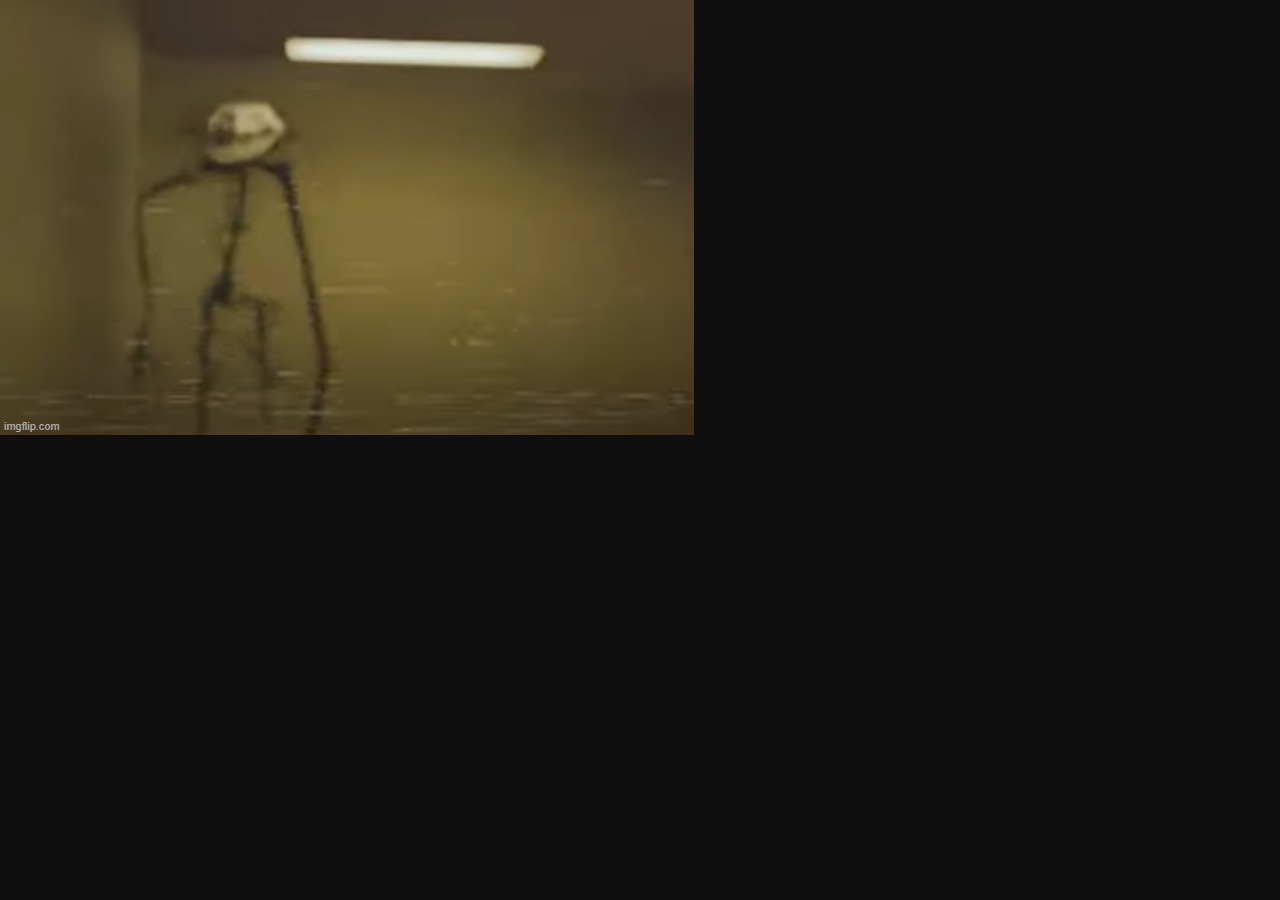
==== index.html @ 88e1a9fb "messing with site name" ====
<!DOCTYPE html>
<html lang="en">
<head>
  <meta charset="UTF-8" />
  <meta name="viewport" content="width=device-width, initial-scale=1.0" />
  <title>Jayden's Dashboard</title>
  <link rel="preconnect" href="https://fonts.googleapis.com" />
  <link rel="preconnect" href="https://fonts.gstatic.com" crossorigin />
  <link href="https://fonts.googleapis.com/css2?family=Inter:wght@400;600;700&display=swap" rel="stylesheet" />
  <link rel="stylesheet" href="style.css" />
</head>
<body>
  <img src="assets/temp.jpg">
  <!--<nav>
    <a href="#home" class="logo">jf</a>
    <ul>
      <li><a href="#home">Home</a></li>
      <li><a href="#projects">Projects</a></li>
      <li><a href="#resume">Resume</a></li>
    </ul>
  </nav>
  <main>
    <section id="home">
      <div class="hero">
        <h1>Hello!</h1>
        <p>More coming soon!</p>
      </div>
    </section>

    <section id="projects">
      <h2>Projects</h2>
      <div class="card">
        <h3>Project Name</h3>
        <p>A short description of what this project does and why it's interesting.</p>
        <div class="meta"><a href="#">GitHub &rarr;</a></div>
      </div>
    </section>

    <section id="resume">
      <h2>Experience</h2>
      <div class="card">
        <h3>Job Title &mdash; Company</h3>
        <p>What you did here.</p>
        <div class="meta">2024 &ndash; Present</div>
      </div>

      <h2 style="margin-top: 3rem;">Education</h2>
      <div class="card">
        <h3>Degree &mdash; School</h3>
        <p>Field of study.</p>
        <div class="meta">2020 &ndash; 2024</div>
      </div>
    </section>
  </main>

  <footer>
    &copy; 2026 jaydenferrara.com
  </footer>

  <script>
    const sections = document.querySelectorAll('section[id]');
    const navLinks = document.querySelectorAll('nav ul a');

    const observer = new IntersectionObserver(entries => {
      entries.forEach(entry => {
        if (entry.isIntersecting) {
          navLinks.forEach(link => link.classList.remove('active'));
          const active = document.querySelector(`nav ul a[href="#${entry.target.id}"]`);
          if (active) active.classList.add('active');
        }
      });
    }, { rootMargin: '-40% 0px -55% 0px' });
    sections.forEach(s => observer.observe(s));
  </script> -->
  <!--this is all music thatll probably get deleted-->
  <audio id="music" preload="auto" loop>
    <source src="assets/rock.mp3" type="audio/mp3" />
  </audio>
  <script>
    const music = document.getElementById('music');
    const startMusic = () => {
      music.play();
      document.removeEventListener('click', startMusic);
      document.removeEventListener('keydown', startMusic);
    };
    document.addEventListener('click', startMusic);
    document.addEventListener('keydown', startMusic);
  </script>
</body>
</html>
---- style.css ----
*, *::before, *::after {
  box-sizing: border-box;
  margin: 0;
  padding: 0;
}

:root {
  --bg: #0f0f0f;
  --surface: #1a1a1a;
  --border: #2a2a2a;
  --text: #e8e8e8;
  --muted: #888;
  --accent: #7c9ef5;
  --font: 'Inter', system-ui, sans-serif;
}
html {
  scroll-behavior: smooth;
}

body {
  background: var(--bg);
  color: var(--text);
  font-family: var(--font);
  font-size: 1rem;
  line-height: 1.6;
  min-height: 100vh;
}

a {
  color: var(--accent);
  text-decoration: none;
}

a:hover {
  text-decoration: underline;
}

/* Nav */
nav {
  display: flex;
  justify-content: space-between;
  align-items: center;
  padding: 1.25rem 2rem;
  border-bottom: 1px solid var(--border);
  position: sticky;
  top: 0;
  background: var(--bg);
  z-index: 10;
}

nav .logo {
  font-weight: 600;
  color: var(--text);
  font-size: 1.1rem;
  text-decoration: none;
}

nav ul {
  list-style: none;
  display: flex;
  gap: 2rem;
}

nav ul a {
  color: var(--muted);
  font-size: 0.95rem;
  transition: color 0.15s;
}

nav ul a:hover,
nav ul a.active {
  color: var(--text);
  text-decoration: none;
}

/* Main content */
main {
  max-width: 860px;
  margin: 0 auto;
  padding: 4rem 2rem;
}

/* Hero */
.hero {
  padding: 6rem 0 4rem;
}

.hero h1 {
  font-size: clamp(2.5rem, 6vw, 4rem);
  font-weight: 700;
  letter-spacing: -0.02em;
  line-height: 1.1;
  margin-bottom: 1rem;
}

.hero p {
  color: var(--muted);
  font-size: 1.1rem;
  max-width: 540px;
}

/* Section */
section {
  margin-top: 5rem;
  scroll-margin-top: 5rem;
}

section h2 {
  font-size: 1.3rem;
  font-weight: 600;
  margin-bottom: 1.5rem;
  color: var(--muted);
  text-transform: uppercase;
  letter-spacing: 0.08em;
  font-size: 0.8rem;
}

/* Cards */
.card {
  background: var(--surface);
  border: 1px solid var(--border);
  border-radius: 8px;
  padding: 1.5rem;
  margin-bottom: 1rem;
}

.card h3 {
  font-size: 1rem;
  font-weight: 600;
  margin-bottom: 0.25rem;
}

.card p {
  color: var(--muted);
  font-size: 0.9rem;
}

.card .meta {
  font-size: 0.8rem;
  color: var(--accent);
  margin-top: 0.75rem;
}

/* Footer */
footer {
  border-top: 1px solid var(--border);
  text-align: center;
  padding: 2rem;
  color: var(--muted);
  font-size: 0.85rem;
  margin-top: 6rem;
}
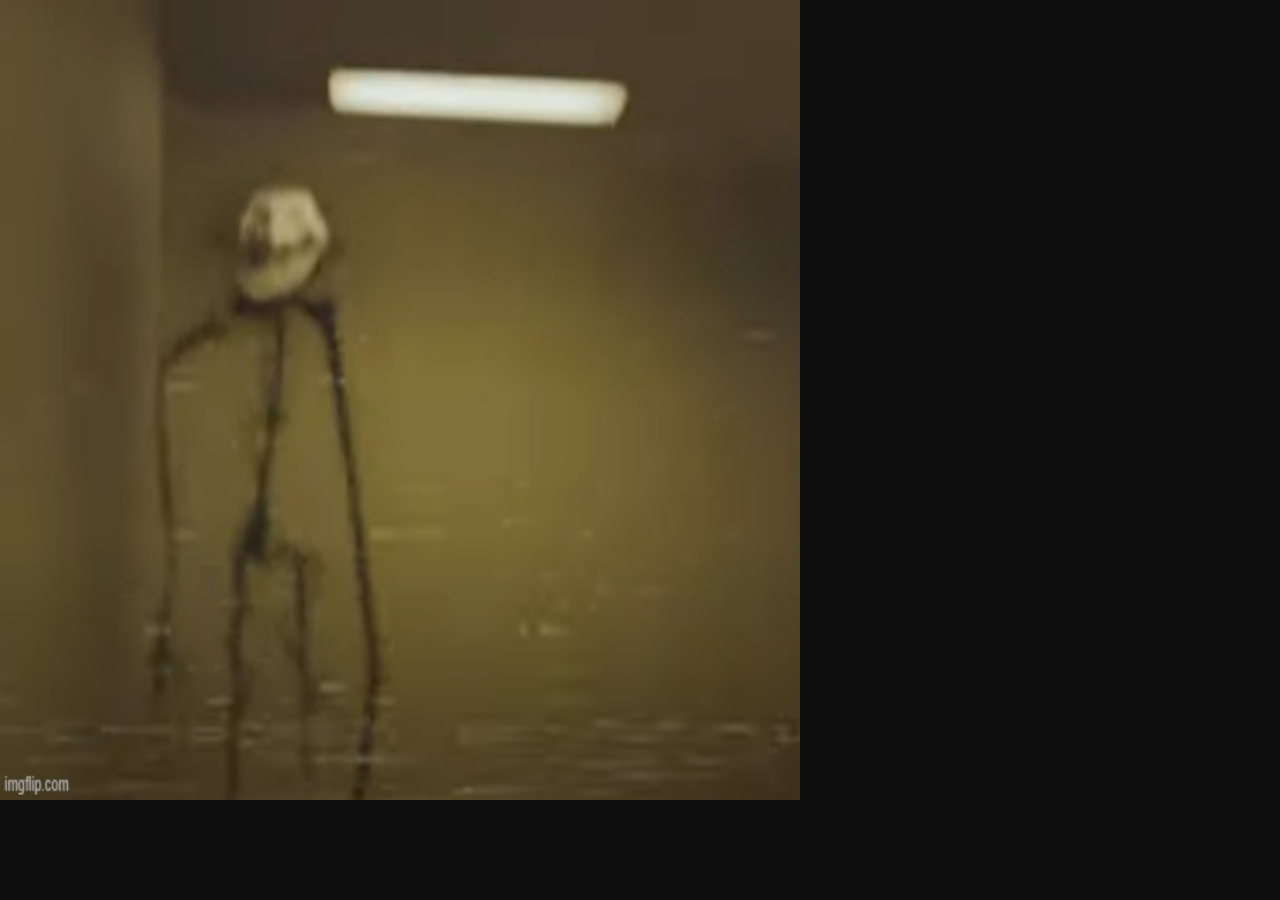
==== commit e13e2be9: "messing around" ====
--- a/index.html
+++ b/index.html
@@ -10,7 +10,7 @@
   <link rel="stylesheet" href="style.css" />
 </head>
 <body>
-  <img src="assets/temp.jpg">
+  <img src="assets/temp.jpg" width="800" height="800" alt="" />
   <!--<nav>
     <a href="#home" class="logo">jf</a>
     <ul>
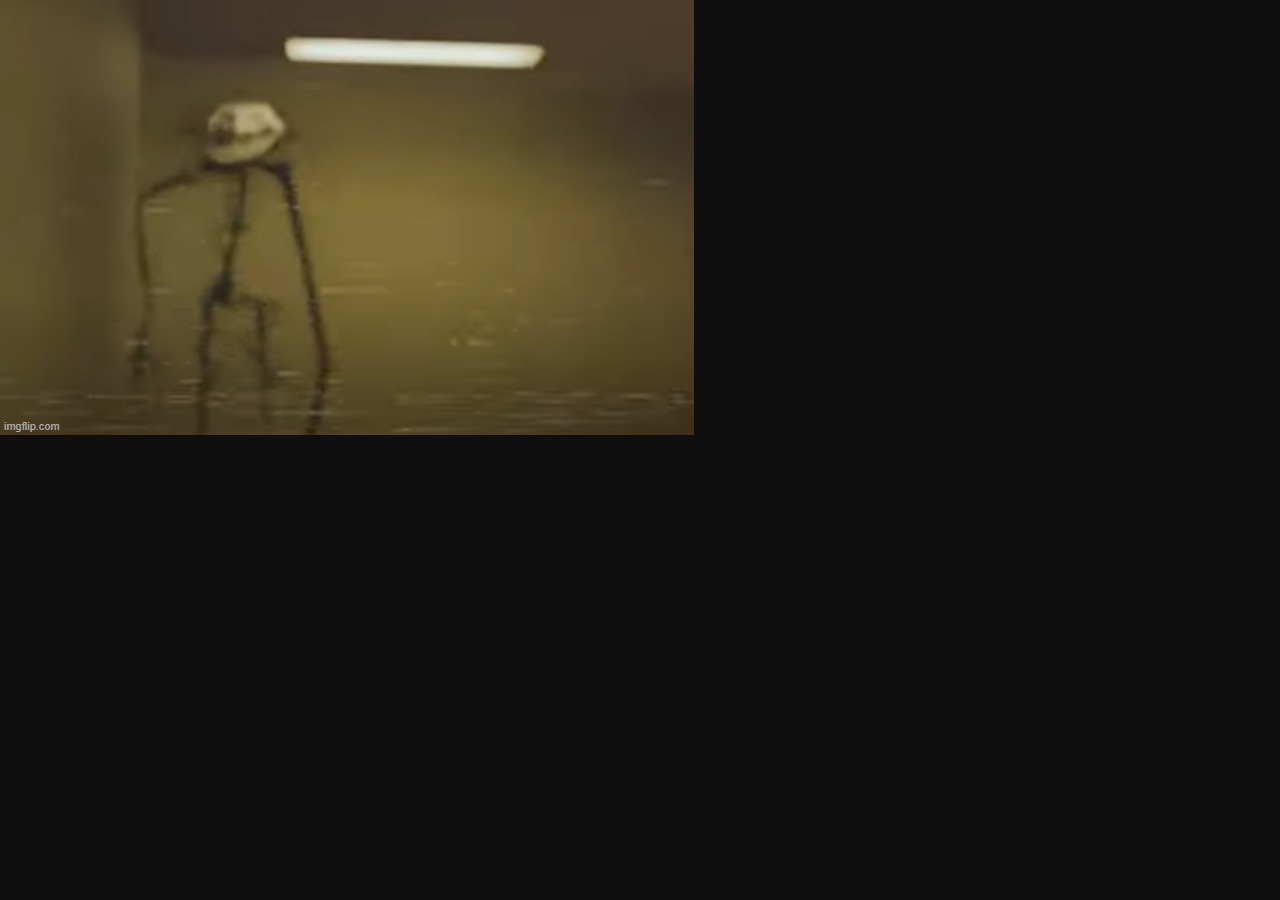
==== commit 990ba294: "messing around" ====
--- a/index.html
+++ b/index.html
@@ -10,7 +10,7 @@
   <link rel="stylesheet" href="style.css" />
 </head>
 <body>
-  <img src="assets/temp.jpg" width="800" height="800" alt="" />
+  <img src="assets/temp.jpg">
   <!--<nav>
     <a href="#home" class="logo">jf</a>
     <ul>
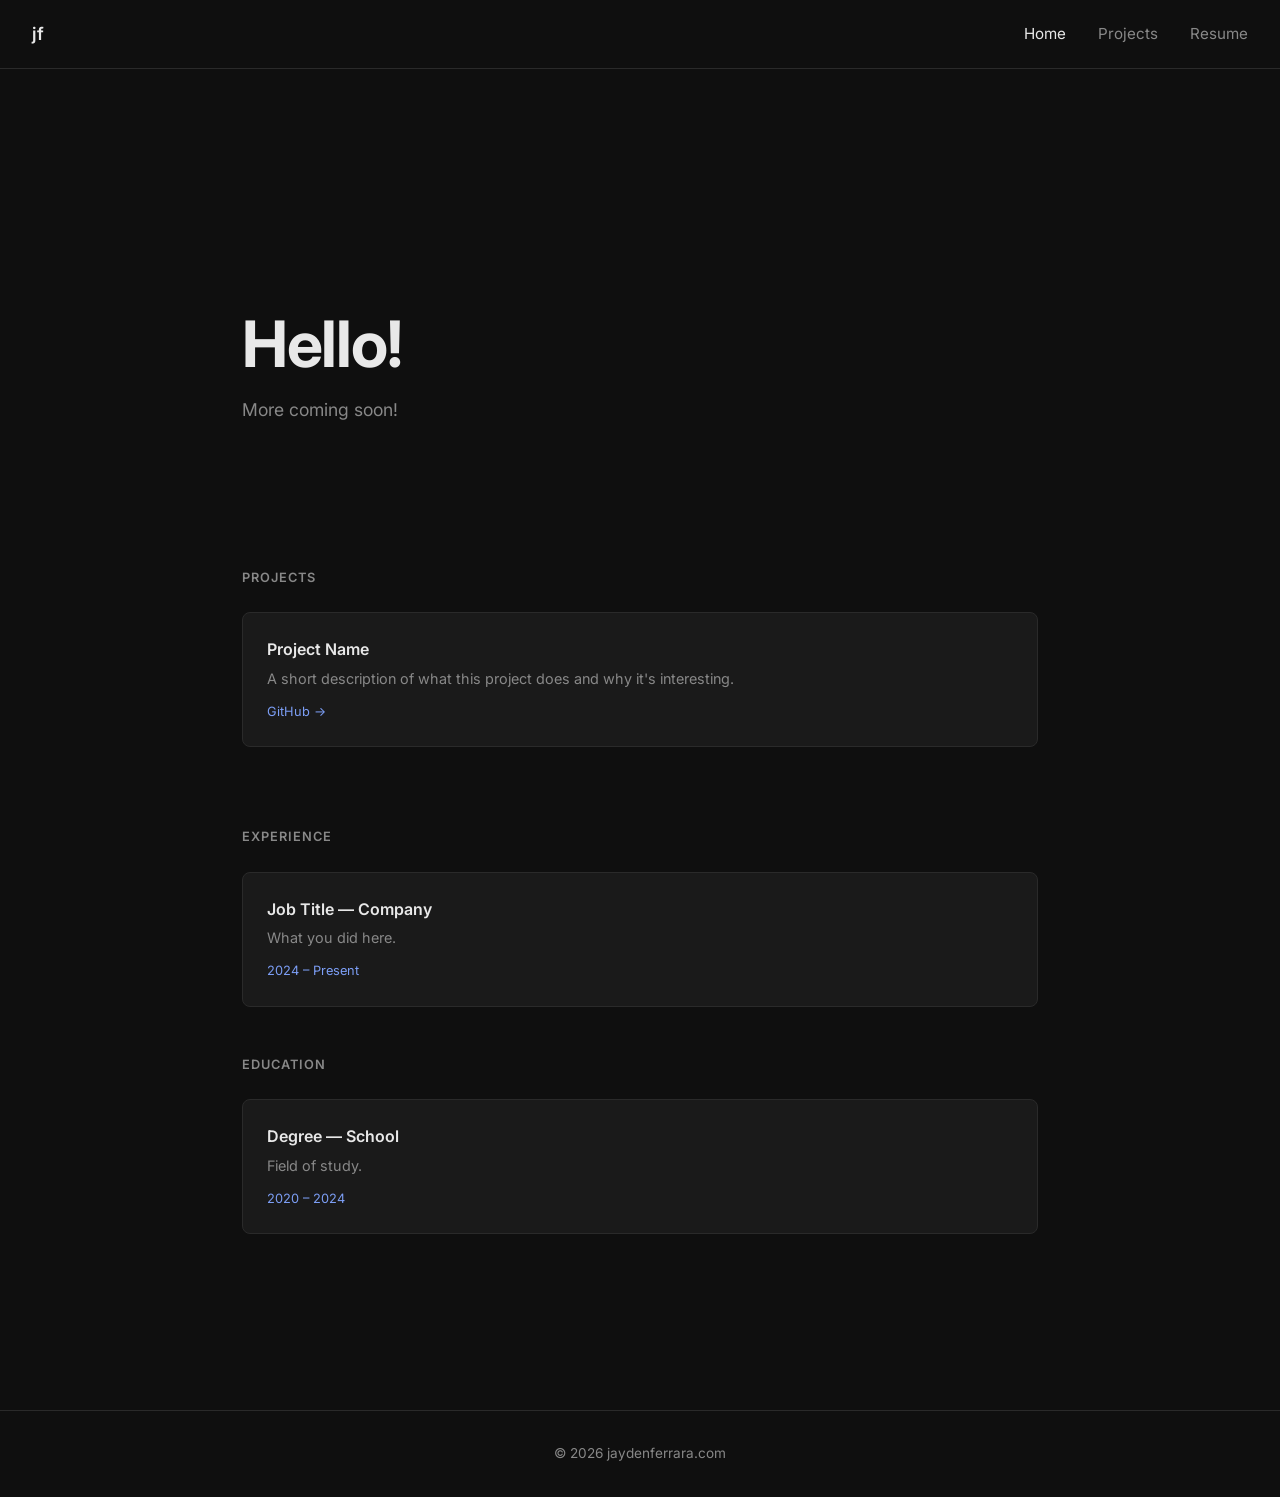
==== commit f6c43eda: "Added support for sister location" ====
--- a/index.html
+++ b/index.html
@@ -10,8 +10,7 @@
   <link rel="stylesheet" href="style.css" />
 </head>
 <body>
-  <img src="assets/temp.jpg">
-  <!--<nav>
+  <nav>
     <a href="#home" class="logo">jf</a>
     <ul>
       <li><a href="#home">Home</a></li>
@@ -71,10 +70,10 @@
       });
     }, { rootMargin: '-40% 0px -55% 0px' });
     sections.forEach(s => observer.observe(s));
-  </script> -->
+  </script>
   <!--this is all music thatll probably get deleted-->
   <audio id="music" preload="auto" loop>
-    <source src="assets/rock.mp3" type="audio/mp3" />
+    <source src="assets/calloway/rock.mp3" type="audio/mp3" />
   </audio>
   <script>
     const music = document.getElementById('music');
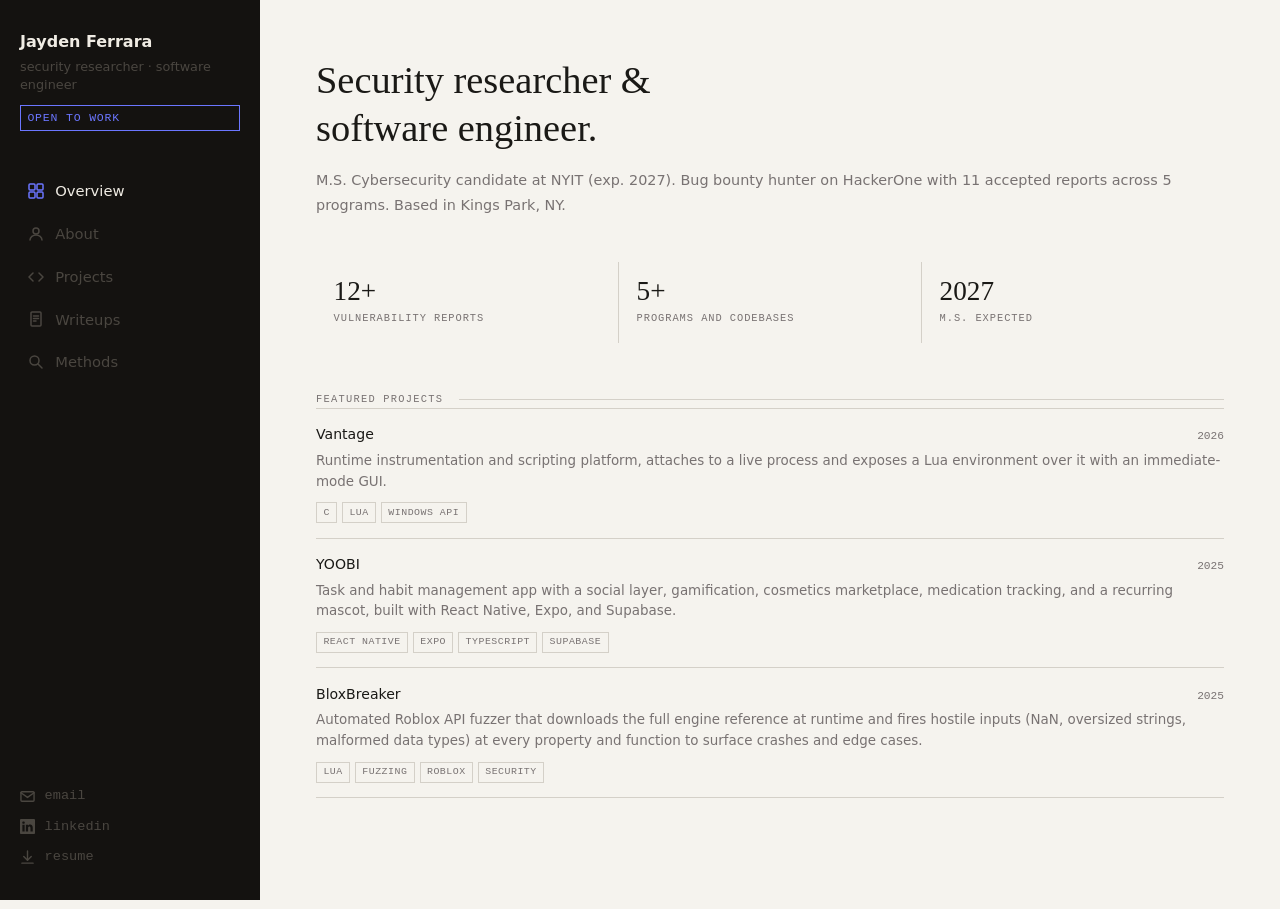
==== commit 8f300629: "V1 Release of portfolio site, featuring finished design, actual content and some pictures for the co" ====
--- a/index.html
+++ b/index.html
@@ -3,87 +3,328 @@
 <head>
   <meta charset="UTF-8" />
   <meta name="viewport" content="width=device-width, initial-scale=1.0" />
-  <title>Jayden's Dashboard</title>
-  <link rel="preconnect" href="https://fonts.googleapis.com" />
-  <link rel="preconnect" href="https://fonts.gstatic.com" crossorigin />
-  <link href="https://fonts.googleapis.com/css2?family=Inter:wght@400;600;700&display=swap" rel="stylesheet" />
+  <title>Jayden Ferrara</title>
+  <meta name="description" content="Security researcher and software engineer. M.S. Cybersecurity candidate at NYIT, bug bounty hunter with 11 accepted reports, and builder of security tools and applications." />
+  <link rel="icon" href="favicon.ico" />
   <link rel="stylesheet" href="style.css" />
 </head>
 <body>
-  <nav>
-    <a href="#home" class="logo">jf</a>
-    <ul>
-      <li><a href="#home">Home</a></li>
-      <li><a href="#projects">Projects</a></li>
-      <li><a href="#resume">Resume</a></li>
-    </ul>
-  </nav>
-  <main>
-    <section id="home">
-      <div class="hero">
-        <h1>Hello!</h1>
-        <p>More coming soon!</p>
-      </div>
-    </section>
-
-    <section id="projects">
-      <h2>Projects</h2>
-      <div class="card">
-        <h3>Project Name</h3>
-        <p>A short description of what this project does and why it's interesting.</p>
-        <div class="meta"><a href="#">GitHub &rarr;</a></div>
-      </div>
-    </section>
-
-    <section id="resume">
-      <h2>Experience</h2>
-      <div class="card">
-        <h3>Job Title &mdash; Company</h3>
-        <p>What you did here.</p>
-        <div class="meta">2024 &ndash; Present</div>
-      </div>
-
-      <h2 style="margin-top: 3rem;">Education</h2>
-      <div class="card">
-        <h3>Degree &mdash; School</h3>
-        <p>Field of study.</p>
-        <div class="meta">2020 &ndash; 2024</div>
-      </div>
-    </section>
+
+  <aside class="sidebar">
+    <div class="sidebar-top">
+      <div class="sidebar-identity">
+        <p class="sidebar-name">Jayden Ferrara</p>
+        <p class="sidebar-role">security researcher · software engineer</p>
+        <span class="badge-open">open to work</span>
+      </div>
+
+      <nav class="sidebar-nav">
+        <a href="#" class="nav-item active" data-view="overview">
+          <svg class="nav-icon" viewBox="0 0 16 16" fill="none" stroke="currentColor" stroke-width="1.5" stroke-linecap="round" stroke-linejoin="round">
+            <rect x="1" y="1" width="6" height="6" rx="1"/><rect x="9" y="1" width="6" height="6" rx="1"/>
+            <rect x="1" y="9" width="6" height="6" rx="1"/><rect x="9" y="9" width="6" height="6" rx="1"/>
+          </svg>
+          Overview
+        </a>
+        <a href="#" class="nav-item" data-view="about">
+          <svg class="nav-icon" viewBox="0 0 16 16" fill="none" stroke="currentColor" stroke-width="1.5" stroke-linecap="round" stroke-linejoin="round">
+            <circle cx="8" cy="5" r="3"/><path d="M2,14 C2,11 5,9 8,9 C11,9 14,11 14,14"/>
+          </svg>
+          About
+        </a>
+        <a href="#" class="nav-item" data-view="projects">
+          <svg class="nav-icon" viewBox="0 0 16 16" fill="none" stroke="currentColor" stroke-width="1.5" stroke-linecap="round" stroke-linejoin="round">
+            <polyline points="5,4 1,8 5,12"/><polyline points="11,4 15,8 11,12"/>
+          </svg>
+          Projects
+        </a>
+        <a href="#" class="nav-item" data-view="writeups">
+          <svg class="nav-icon" viewBox="0 0 16 16" fill="none" stroke="currentColor" stroke-width="1.5" stroke-linecap="round" stroke-linejoin="round">
+            <path d="M12,1 L4,1 C3.45,1 3,1.45 3,2 L3,14 C3,14.55 3.45,15 4,15 L12,15 C12.55,15 13,14.55 13,14 L13,2 C13,1.45 12.55,1 12,1 Z"/>
+            <line x1="5.5" y1="5" x2="10.5" y2="5"/><line x1="5.5" y1="7.5" x2="10.5" y2="7.5"/><line x1="5.5" y1="10" x2="8" y2="10"/>
+          </svg>
+          Writeups
+        </a>
+        <a href="#" class="nav-item" data-view="methods">
+          <svg class="nav-icon" viewBox="0 0 16 16" fill="none" stroke="currentColor" stroke-width="1.5" stroke-linecap="round" stroke-linejoin="round">
+            <circle cx="6.5" cy="6.5" r="4.5"/><line x1="10" y1="10" x2="14" y2="14"/>
+          </svg>
+          Methods
+        </a>
+      </nav>
+    </div>
+
+    <div class="sidebar-contact">
+      <a href="mailto:ferrarajayden@outlook.com" class="contact-link">
+        <svg viewBox="0 0 16 16" fill="none" stroke="currentColor" stroke-width="1.5" stroke-linecap="round" stroke-linejoin="round">
+          <rect x="1" y="3" width="14" height="10" rx="1"/><polyline points="1,4 8,9 15,4"/>
+        </svg>
+        email
+      </a>
+      <a href="https://linkedin.com/in/jayden-ferrara" target="_blank" rel="noopener" class="contact-link">
+        <svg viewBox="0 0 16 16" fill="currentColor">
+          <path d="M0 1.146C0 .513.526 0 1.175 0h13.65C15.474 0 16 .513 16 1.146v13.708c0 .633-.526 1.146-1.175 1.146H1.175C.526 16 0 15.487 0 14.854V1.146zm4.943 12.248V6.169H2.542v7.225h2.401zm-1.2-8.212c.837 0 1.358-.554 1.358-1.248-.015-.709-.52-1.248-1.342-1.248-.822 0-1.359.54-1.359 1.248 0 .694.521 1.248 1.327 1.248h.016zm4.908 8.212V9.359c0-.216.016-.432.08-.586.173-.431.568-.878 1.232-.878.869 0 1.216.662 1.216 1.634v3.865h2.401V9.25c0-2.22-1.184-3.252-2.764-3.252-1.274 0-1.845.7-2.165 1.193v.025h-.016a5.54 5.54 0 0 1 .016-.025V6.169h-2.4c.03.678 0 7.225 0 7.225h2.4z"/>
+        </svg>
+        linkedin
+      </a>
+      <a href="/assets/main/resume.pdf" download class="contact-link">
+        <svg viewBox="0 0 16 16" fill="none" stroke="currentColor" stroke-width="1.5" stroke-linecap="round" stroke-linejoin="round">
+          <line x1="8" y1="1" x2="8" y2="11"/><polyline points="4,7 8,11 12,7"/><line x1="2" y1="14" x2="14" y2="14"/>
+        </svg>
+        resume
+      </a>
+    </div>
+  </aside>
+
+  <header class="mobile-header">
+    <p class="mobile-name">Jayden Ferrara</p>
+    <nav class="mobile-nav">
+      <a href="#" class="mobile-nav-item active" data-view="overview">Overview</a>
+      <a href="#" class="mobile-nav-item" data-view="about">About</a>
+      <a href="#" class="mobile-nav-item" data-view="projects">Projects</a>
+      <a href="#" class="mobile-nav-item" data-view="writeups">Writeups</a>
+      <a href="#" class="mobile-nav-item" data-view="methods">Methods</a>
+    </nav>
+  </header>
+
+  <main class="content">
+
+    <div id="view-overview" class="view active">
+      <h1 class="page-headline">Security researcher &amp;<br>software engineer.</h1>
+      <p class="page-bio">M.S. Cybersecurity candidate at NYIT (exp. 2027). Bug bounty hunter on HackerOne with 11 accepted reports across 5 programs. Based in Kings Park, NY.</p>
+
+      <div class="stat-row">
+        <div class="stat-card">
+          <span class="stat-value">12+</span>
+          <span class="stat-label">Vulnerability reports</span>
+        </div>
+        <div class="stat-card">
+          <span class="stat-value">5+</span>
+          <span class="stat-label">programs and codebases</span>
+        </div>
+        <div class="stat-card">
+          <span class="stat-value">2027</span>
+          <span class="stat-label">M.S. expected</span>
+        </div>
+      </div>
+
+      <div class="section-label">FEATURED PROJECTS</div>
+      <div class="card-list">
+        <div class="project-card">
+          <div class="project-header">
+            <a href="projects/vantage.html" class="project-name">Vantage</a>
+            <span class="project-year">2026</span>
+          </div>
+          <p class="project-desc">Runtime instrumentation and scripting platform, attaches to a live process and exposes a Lua environment over it with an immediate-mode GUI.</p>
+          <div class="tag-list">
+            <span class="tag">C</span>
+            <span class="tag">lua</span>
+            <span class="tag">windows api</span>
+          </div>
+        </div>
+        <div class="project-card">
+          <div class="project-header">
+            <a href="projects/yoobi.html" class="project-name">YOOBI</a>
+            <span class="project-year">2025</span>
+          </div>
+          <p class="project-desc">Task and habit management app with a social layer, gamification, cosmetics marketplace, medication tracking, and a recurring mascot, built with React Native, Expo, and Supabase.</p>
+          <div class="tag-list">
+            <span class="tag">react native</span>
+            <span class="tag">expo</span>
+            <span class="tag">typescript</span>
+            <span class="tag">supabase</span>
+          </div>
+        </div>
+        <div class="project-card">
+          <div class="project-header">
+            <a href="projects/bloxbreaker.html" class="project-name">BloxBreaker</a>
+            <span class="project-year">2025</span>
+          </div>
+          <p class="project-desc">Automated Roblox API fuzzer that downloads the full engine reference at runtime and fires hostile inputs (NaN, oversized strings, malformed data types) at every property and function to surface crashes and edge cases.</p>
+          <div class="tag-list">
+            <span class="tag">lua</span>
+            <span class="tag">fuzzing</span>
+            <span class="tag">roblox</span>
+            <span class="tag">security</span>
+          </div>
+        </div>
+      </div>
+    </div>
+
+    <div id="view-methods" class="view">
+      <div class="section-label">ARTICLES</div>
+      <div class="card-list">
+        <div class="project-card">
+          <div class="project-header">
+            <a href="research/fuzzing.html" class="project-name">Fuzzing as a vulnerability discovery technique</a>
+            <span class="project-year">2026</span>
+          </div>
+          <p class="project-desc">How automated input fuzzing surfaces crashes and unexpected behavior across both open-source codebases and custom runtime environments.</p>
+          <div class="tag-list">
+            <span class="tag">fuzzing</span>
+            <span class="tag">methodology</span>
+            <span class="tag">security</span>
+          </div>
+        </div>
+      </div>
+    </div>
+
+    <div id="view-projects" class="view">
+      <div class="section-label">PROJECTS</div>
+      <div class="card-list">
+        <div class="project-card">
+          <div class="project-header">
+            <a href="projects/vantage.html" class="project-name">Vantage</a>
+            <span class="project-year">2026</span>
+          </div>
+          <p class="project-desc">Runtime instrumentation and scripting platform, attaches to a live process, exposes a Lua scripting environment over it, and ships an immediate-mode GUI with a script editor and offset diffing view.</p>
+          <div class="tag-list">
+            <span class="tag">C</span>
+            <span class="tag">lua</span>
+            <span class="tag">windows api</span>
+          </div>
+        </div>
+        <div class="project-card">
+          <div class="project-header">
+            <a href="projects/conduit.html" class="project-name">Conduit</a>
+            <span class="project-year">2023</span>
+          </div>
+          <p class="project-desc">Minecraft Forge mod that intercepts, inspects, and replays outgoing serverbound packets via a Mixin hook into the network layer.</p>
+          <div class="tag-list">
+            <span class="tag">java</span>
+            <span class="tag">packets</span>
+            <span class="tag">forge</span>
+            <span class="tag">minecraft</span>
+          </div>
+        </div>
+        <div class="project-card">
+          <div class="project-header">
+            <a href="projects/bouncyballs.html" class="project-name">ball physics sim</a>
+            <span class="project-year">2026</span>
+          </div>
+          <p class="project-desc">2D physics sandbox with impulse-based ball collisions, rigid blocks, per-frame gravity and drag, and interactive spawning, written in C++ with OpenGL and GLFW.</p>
+          <div class="tag-list">
+            <span class="tag">c++</span>
+            <span class="tag">opengl</span>
+            <span class="tag">glfw</span>
+            <span class="tag">physics</span>
+          </div>
+        </div>
+        <div class="project-card">
+          <div class="project-header">
+            <a href="projects/yoobi.html" class="project-name">YOOBI</a>
+            <span class="project-year">2025</span>
+          </div>
+          <p class="project-desc">Task and habit management app with a social layer, gamification, cosmetics marketplace, medication tracking, and a recurring mascot, built with React Native, Expo, and Supabase.</p>
+          <div class="tag-list">
+            <span class="tag">react native</span>
+            <span class="tag">expo</span>
+            <span class="tag">typescript</span>
+            <span class="tag">supabase</span>
+          </div>
+        </div>
+        <div class="project-card">
+          <div class="project-header">
+            <a href="projects/portfolio.html" class="project-name">this site!</a>
+            <span class="project-year">2026</span>
+          </div>
+          <p class="project-desc">Static portfolio with no frameworks or build step. Navigation is SPA-style via view toggling, and detail pages load inline by fetching and parsing the target HTML so the sidebar never leaves.</p>
+          <div class="tag-list">
+            <span class="tag">html</span>
+            <span class="tag">css</span>
+            <span class="tag">js</span>
+          </div>
+        </div>
+        <div class="project-card">
+          <div class="project-header">
+            <a href="projects/bloxbreaker.html" class="project-name">BloxBreaker</a>
+            <span class="project-year">2025</span>
+          </div>
+          <p class="project-desc">Automated Roblox API fuzzer that downloads the full engine reference at runtime and fires hostile inputs (NaN, oversized strings, malformed data types) at every property and function to surface crashes and edge cases.</p>
+          <div class="tag-list">
+            <span class="tag">lua</span>
+            <span class="tag">fuzzing</span>
+            <span class="tag">roblox</span>
+            <span class="tag">security</span>
+          </div>
+        </div>
+      </div>
+    </div>
+
+    <div id="view-writeups" class="view">
+      <div class="section-label">DISCLAIMER</div>
+      <p class="writeup-disclaimer">As much as I would like to document every vulnerability I have reported, many companies request that findings remain private. Any writeup published here was performed and shared with explicit permission from the affected developers.</p>
+      <div class="section-label">WRITEUPS</div>
+      <div class="card-list">
+        <div class="project-card">
+          <div class="project-header">
+            <a href="writeups/aseprite-lua-spoofing.html" class="project-name">Lua identity spoofing in Aseprite</a>
+            <span class="project-year">2026</span>
+          </div>
+          <p class="project-desc">A malicious Aseprite plugin could overwrite debug.getinfo() to spoof its source path and silently inherit another plugin's persisted file-system permissions.</p>
+          <div class="tag-list">
+            <span class="tag">Auth Bypass</span>
+            <span class="tag">lua</span>
+            <span class="tag">bug bounty</span>
+          </div>
+        </div>
+      </div>
+    </div>
+
+    <div id="view-detail" class="view"></div>
+
+    <div id="view-about" class="view">
+      <h1 class="page-headline">About</h1>
+      <p class="page-bio">I'm Jayden Ferrara, a security researcher and software engineer based in Kings Park, NY. I got my B.S. in Computer Science with a concentration in network security, and I'm currently working toward my M.S. in Cybersecurity at NYIT. I've been building things and breaking them long before I had the credentials to back it up.</p>
+      <p class="page-bio">On the security side, I hunt bugs on HackerOne with 12+ accepted reports, completed a security research internship at ZeroPath, and published a finding on Aseprite's Lua plugin system that earned a $1,000 bounty. On the engineering side, I build whatever I find interesting: a Windows memory editor with an embedded Lua scripting engine, a packet inspection framework for Minecraft, a cross-platform task management app, and a Roblox API fuzzer.</p>
+      <p class="page-bio">I also teach coding at theCoderSchool. Explaining hard things simply has a way of sharpening your own understanding, and I've found that it carries over into everything else. I'm currently looking for entry-level roles in cybersecurity or software engineering.</p>
+
+      <div class="section-label">EDUCATION</div>
+      <div class="card-list">
+        <div class="project-card">
+          <div class="project-header">
+            <span class="project-name no-link">NYIT · M.S. Cybersecurity</span>
+            <span class="project-year">2026–2027</span>
+          </div>
+          <p class="project-desc">Graduate program focused on network security, penetration testing, and secure software development.</p>
+        </div>
+        <div class="project-card">
+          <div class="project-header">
+            <span class="project-name no-link">NYIT · B.S. Computer Science</span>
+            <span class="project-year">2023–2026</span>
+          </div>
+          <p class="project-desc">Network security concentration. GPA 3.9, Summa Cum Laude.</p>
+        </div>
+      </div>
+
+      <div class="section-label">EXPERIENCE</div>
+      <div class="card-list">
+        <div class="project-card">
+          <div class="project-header">
+            <span class="project-name no-link">ZeroPath · Security Research Intern</span>
+            <span class="project-year">Nov 2025–Feb 2026</span>
+          </div>
+          <p class="project-desc">Performed deep static code analysis on production-grade distributed systems written in Go, Rust, C/C++, and TypeScript, surfacing high-impact SSRF, DoS, and memory safety vulnerabilities. Developed end-to-end remote PoCs in Linux environments using Docker and Kubernetes to demonstrate real-world exploitability. Authored detailed vulnerability writeups translating technical findings into actionable remediation guidance for engineering and security stakeholders.</p>
+        </div>
+        <div class="project-card">
+          <div class="project-header">
+            <span class="project-name no-link">theCoderSchool · Code Coach</span>
+            <span class="project-year">2024–present</span>
+          </div>
+          <p class="project-desc">Teaching children ages 6–17 programming fundamentals across multiple languages, adapting lessons to each student's skill level and learning pace.</p>
+        </div>
+        <div class="project-card">
+          <div class="project-header">
+            <span class="project-name no-link">HackerOne · Independent Security Researcher</span>
+            <span class="project-year">2021–present</span>
+          </div>
+          <p class="project-desc">Submitted 11 valid vulnerability reports across 5 programs with confirmed triage and bounty compensation. Findings span web application vulnerabilities including XSS, IDOR, SSRF, and authentication bypass.</p>
+        </div>
+      </div>
+    </div>
+
   </main>
 
-  <footer>
-    &copy; 2026 jaydenferrara.com
-  </footer>
-
-  <script>
-    const sections = document.querySelectorAll('section[id]');
-    const navLinks = document.querySelectorAll('nav ul a');
-
-    const observer = new IntersectionObserver(entries => {
-      entries.forEach(entry => {
-        if (entry.isIntersecting) {
-          navLinks.forEach(link => link.classList.remove('active'));
-          const active = document.querySelector(`nav ul a[href="#${entry.target.id}"]`);
-          if (active) active.classList.add('active');
-        }
-      });
-    }, { rootMargin: '-40% 0px -55% 0px' });
-    sections.forEach(s => observer.observe(s));
-  </script>
-  <!--this is all music thatll probably get deleted-->
-  <audio id="music" preload="auto" loop>
-    <source src="assets/calloway/rock.mp3" type="audio/mp3" />
-  </audio>
-  <script>
-    const music = document.getElementById('music');
-    const startMusic = () => {
-      music.play();
-      document.removeEventListener('click', startMusic);
-      document.removeEventListener('keydown', startMusic);
-    };
-    document.addEventListener('click', startMusic);
-    document.addEventListener('keydown', startMusic);
-  </script>
+  <script src="main.js"></script>
 </body>
 </html>
--- a/style.css
+++ b/style.css
@@ -5,148 +5,519 @@
 }
 
 :root {
-  --bg: #0f0f0f;
-  --surface: #1a1a1a;
-  --border: #2a2a2a;
-  --text: #e8e8e8;
-  --muted: #888;
-  --accent: #7c9ef5;
-  --font: 'Inter', system-ui, sans-serif;
-}
-html {
-  scroll-behavior: smooth;
+  --sidebar-bg: #141210;
+  --content-bg: #f5f3ee;
+  --sidebar-heading: #f0ece4;
+  --sidebar-secondary: #4a4640;
+  --content-heading: #1a1916;
+  --content-body: #787272;
+  --accent: #6b76ff;
+  --sidebar-border: #2a2520;
+  --content-border: #d4d0c8;
+  --sidebar-width: 260px;
 }
 
 body {
-  background: var(--bg);
-  color: var(--text);
-  font-family: var(--font);
+  background: var(--content-bg);
+  color: var(--content-heading);
+  font-family: system-ui, -apple-system, sans-serif;
+  font-size: 0.95rem;
+  line-height: 1.6;
+}
+
+a {
+  color: inherit;
+  text-decoration: none;
+}
+
+
+.sidebar {
+  position: fixed;
+  top: 0;
+  left: 0;
+  width: var(--sidebar-width);
+  height: 100vh;
+  background: var(--sidebar-bg);
+  display: flex;
+  flex-direction: column;
+  justify-content: space-between;
+  padding: 2rem 1.25rem;
+  overflow-y: auto;
+}
+
+.sidebar-top {
+  display: flex;
+  flex-direction: column;
+  gap: 2.5rem;
+}
+
+.sidebar-identity {
+  display: flex;
+  flex-direction: column;
+  gap: 0.35rem;
+}
+
+.sidebar-name {
   font-size: 1rem;
-  line-height: 1.6;
+  font-weight: 600;
+  color: var(--sidebar-heading);
+  line-height: 1.3;
+}
+
+.sidebar-role {
+  font-size: 0.8rem;
+  color: var(--sidebar-secondary);
+  line-height: 1.4;
+}
+
+.badge-open {
+  display: inline-block;
+  margin-top: 0.35rem;
+  font-family: monospace;
+  font-size: 0.72rem;
+  text-transform: uppercase;
+  letter-spacing: 0.07em;
+  color: var(--accent);
+  border: 1px solid var(--accent);
+  padding: 0.15rem 0.4rem;
+}
+
+
+.sidebar-nav {
+  display: flex;
+  flex-direction: column;
+  gap: 0.1rem;
+}
+
+.nav-item {
+  display: flex;
+  align-items: center;
+  gap: 0.7rem;
+  padding: 0.55rem 0.5rem;
+  font-size: 0.92rem;
+  color: var(--sidebar-secondary);
+  cursor: pointer;
+}
+
+.nav-item:hover {
+  color: var(--sidebar-heading);
+}
+
+.nav-item.active {
+  color: var(--sidebar-heading);
+}
+
+.nav-item.active .nav-icon {
+  color: var(--accent);
+}
+
+.nav-icon {
+  width: 16px;
+  height: 16px;
+  flex-shrink: 0;
+}
+
+
+.sidebar-contact {
+  display: flex;
+  flex-direction: column;
+  gap: 0.55rem;
+}
+
+.contact-link {
+  display: flex;
+  align-items: center;
+  gap: 0.6rem;
+  font-size: 0.85rem;
+  font-family: monospace;
+  color: var(--sidebar-secondary);
+}
+
+.contact-link:hover {
+  color: var(--sidebar-heading);
+}
+
+.contact-link svg {
+  width: 15px;
+  height: 15px;
+  flex-shrink: 0;
+}
+
+
+.mobile-header {
+  display: none;
+  position: fixed;
+  top: 0;
+  left: 0;
+  right: 0;
+  background: var(--sidebar-bg);
+  padding: 0.9rem 1.25rem 0.75rem;
+  z-index: 100;
+  border-bottom: 1px solid var(--sidebar-border);
+}
+
+.mobile-name {
+  font-size: 0.82rem;
+  font-weight: 600;
+  color: var(--sidebar-heading);
+  margin-bottom: 0.6rem;
+}
+
+.mobile-nav {
+  display: flex;
+  gap: 0;
+  overflow-x: auto;
+  scrollbar-width: none;
+}
+
+.mobile-nav::-webkit-scrollbar {
+  display: none;
+}
+
+.mobile-nav-item {
+  padding: 0.25rem 0.75rem;
+  font-size: 0.72rem;
+  font-family: monospace;
+  color: var(--sidebar-secondary);
+  white-space: nowrap;
+  border-bottom: 2px solid transparent;
+}
+
+.mobile-nav-item.active {
+  color: var(--accent);
+  border-bottom-color: var(--accent);
+}
+
+
+.content {
+  margin-left: var(--sidebar-width);
   min-height: 100vh;
-}
-
-a {
+  padding: 3.5rem 3.5rem 4rem;
+  max-width: calc(100vw - var(--sidebar-width));
+}
+
+.view {
+  display: none;
+}
+
+.view.active {
+  display: block;
+}
+
+
+.page-headline {
+  font-family: Georgia, 'Times New Roman', serif;
+  font-size: clamp(1.7rem, 3.5vw, 2.4rem);
+  font-weight: normal;
+  color: var(--content-heading);
+  line-height: 1.25;
+  margin-bottom: 1rem;
+}
+
+.page-bio {
+  color: var(--content-body);
+  font-size: 0.9rem;
+  max-width: 900px;
+  line-height: 1.75;
+  margin-bottom: 2.75rem;
+}
+
+#view-about .page-bio {
+  max-width: none;
+  margin-bottom: 1rem;
+}
+
+#view-about .page-bio:last-of-type {
+  margin-bottom: 2.75rem;
+}
+
+
+.stat-row {
+  display: flex;
+  gap: 1px;
+  margin-bottom: 3rem;
+  background: var(--content-border);
+}
+
+.stat-card {
+  flex: 1;
+  background: var(--content-bg);
+  padding: 1rem 1.1rem;
+  display: flex;
+  flex-direction: column;
+  gap: 0.3rem;
+}
+
+.stat-value {
+  font-family: Georgia, serif;
+  font-size: 1.7rem;
+  color: var(--content-heading);
+  line-height: 1;
+}
+
+.stat-label {
+  font-family: monospace;
+  font-size: 0.65rem;
+  text-transform: uppercase;
+  letter-spacing: 0.09em;
+  color: var(--content-body);
+}
+
+
+.section-label {
+  font-family: monospace;
+  font-size: 0.65rem;
+  text-transform: uppercase;
+  letter-spacing: 0.12em;
+  color: var(--content-body);
+  display: flex;
+  align-items: center;
+  gap: 1rem;
+  margin-bottom: 0;
+}
+
+.section-label::after {
+  content: '';
+  flex: 1;
+  height: 1px;
+  background: var(--content-border);
+}
+
+
+.card-list {
+  margin-bottom: 3rem;
+}
+
+.project-card {
+  padding: 0.9rem 0;
+  border-bottom: 1px solid var(--content-border);
+}
+
+.project-card:first-child {
+  border-top: 1px solid var(--content-border);
+}
+
+.project-header {
+  display: flex;
+  justify-content: space-between;
+  align-items: baseline;
+  gap: 1rem;
+  margin-bottom: 0.3rem;
+}
+
+.project-name {
+  font-size: 0.88rem;
+  font-weight: 500;
+  color: var(--content-heading);
+}
+
+a.project-name:hover {
   color: var(--accent);
-  text-decoration: none;
-}
-
-a:hover {
-  text-decoration: underline;
-}
-
-/* Nav */
-nav {
-  display: flex;
-  justify-content: space-between;
+}
+
+.project-name.no-link {
+  cursor: default;
+}
+
+.project-year {
+  font-family: monospace;
+  font-size: 0.7rem;
+  color: var(--content-body);
+  flex-shrink: 0;
+}
+
+.project-desc {
+  font-size: 0.84rem;
+  color: var(--content-body);
+  margin-bottom: 0.6rem;
+  line-height: 1.55;
+}
+
+
+.tag-list {
+  display: flex;
+  flex-wrap: wrap;
+  gap: 0.3rem;
+}
+
+.tag {
+  font-family: monospace;
+  font-size: 0.62rem;
+  text-transform: uppercase;
+  letter-spacing: 0.05em;
+  color: var(--content-body);
+  border: 1px solid var(--content-border);
+  padding: 0.1rem 0.4rem;
+}
+
+
+.detail-back {
+  display: inline-flex;
   align-items: center;
-  padding: 1.25rem 2rem;
-  border-bottom: 1px solid var(--border);
-  position: sticky;
-  top: 0;
-  background: var(--bg);
-  z-index: 10;
-}
-
-nav .logo {
-  font-weight: 600;
-  color: var(--text);
-  font-size: 1.1rem;
-  text-decoration: none;
-}
-
-nav ul {
-  list-style: none;
-  display: flex;
-  gap: 2rem;
-}
-
-nav ul a {
-  color: var(--muted);
-  font-size: 0.95rem;
-  transition: color 0.15s;
-}
-
-nav ul a:hover,
-nav ul a.active {
-  color: var(--text);
-  text-decoration: none;
-}
-
-/* Main content */
-main {
-  max-width: 860px;
-  margin: 0 auto;
-  padding: 4rem 2rem;
-}
-
-/* Hero */
-.hero {
-  padding: 6rem 0 4rem;
-}
-
-.hero h1 {
-  font-size: clamp(2.5rem, 6vw, 4rem);
-  font-weight: 700;
-  letter-spacing: -0.02em;
-  line-height: 1.1;
-  margin-bottom: 1rem;
-}
-
-.hero p {
-  color: var(--muted);
-  font-size: 1.1rem;
-  max-width: 540px;
-}
-
-/* Section */
-section {
-  margin-top: 5rem;
-  scroll-margin-top: 5rem;
-}
-
-section h2 {
-  font-size: 1.3rem;
-  font-weight: 600;
-  margin-bottom: 1.5rem;
-  color: var(--muted);
+  gap: 0.4rem;
+  font-family: monospace;
+  font-size: 0.72rem;
   text-transform: uppercase;
   letter-spacing: 0.08em;
+  color: var(--content-body);
+  margin-bottom: 2.5rem;
+  background: none;
+  border: none;
+  padding: 0;
+  cursor: pointer;
+}
+
+.detail-back:hover {
+  color: var(--content-heading);
+}
+
+.detail-meta {
+  font-family: monospace;
+  font-size: 0.72rem;
+  color: var(--content-body);
+  margin-bottom: 2rem;
+  display: flex;
+  gap: 1.5rem;
+  align-items: center;
+}
+
+.detail-body {
+  color: var(--content-body);
+  font-size: 0.9rem;
+  line-height: 1.8;
+  max-width: 900px;
+}
+
+.detail-body p + p {
+  margin-top: 1rem;
+}
+
+.detail-body a {
+  color: var(--accent);
+  text-decoration: underline;
+  text-underline-offset: 2px;
+}
+
+.detail-body h2 {
+  font-family: Georgia, 'Times New Roman', serif;
+  font-size: 1.05rem;
+  font-weight: normal;
+  color: var(--content-heading);
+  margin-top: 2.5rem;
+  margin-bottom: 0.6rem;
+}
+
+.detail-body pre {
+  background: var(--sidebar-bg);
+  color: #c8c4be;
+  font-family: monospace;
   font-size: 0.8rem;
-}
-
-/* Cards */
-.card {
-  background: var(--surface);
-  border: 1px solid var(--border);
-  border-radius: 8px;
-  padding: 1.5rem;
-  margin-bottom: 1rem;
-}
-
-.card h3 {
-  font-size: 1rem;
-  font-weight: 600;
-  margin-bottom: 0.25rem;
-}
-
-.card p {
-  color: var(--muted);
+  line-height: 1.6;
+  padding: 1rem 1.1rem;
+  border-radius: 4px;
+  overflow-x: auto;
+  margin: 1rem 0;
+}
+
+.detail-body code {
+  font-family: monospace;
+  font-size: 0.85em;
+  color: var(--content-heading);
+  background: var(--content-border);
+  padding: 0.1em 0.35em;
+  border-radius: 2px;
+}
+
+.detail-body pre code {
+  background: none;
+  padding: 0;
+  color: inherit;
+  font-size: inherit;
+}
+
+.detail-body ol,
+.detail-body ul {
+  padding-left: 1.4rem;
+  margin: 1rem 0;
+  color: var(--content-body);
   font-size: 0.9rem;
-}
-
-.card .meta {
-  font-size: 0.8rem;
-  color: var(--accent);
-  margin-top: 0.75rem;
-}
-
-/* Footer */
-footer {
-  border-top: 1px solid var(--border);
-  text-align: center;
-  padding: 2rem;
-  color: var(--muted);
-  font-size: 0.85rem;
-  margin-top: 6rem;
+  line-height: 1.8;
+}
+
+.detail-body li + li {
+  margin-top: 0.25rem;
+}
+
+.writeup-disclaimer {
+  font-size: 0.78rem;
+  color: var(--content-body);
+  line-height: 1.7;
+  border-left: 2px solid var(--content-border);
+  padding-left: 0.85rem;
+  margin-bottom: 2rem;
+  max-width: 500px;
+}
+
+.detail-citations {
+  margin-top: 2.5rem;
+  padding-top: 1.25rem;
+  border-top: 1px solid var(--content-border);
+  font-family: monospace;
+  font-size: 0.72rem;
+  color: var(--content-body);
+  line-height: 1.8;
+}
+
+.screenshot-row {
+  display: flex;
+  gap: 0.75rem;
+  margin-top: 2rem;
+  flex-wrap: wrap;
+}
+
+.screenshot-row img {
+  flex: 1;
+  min-width: 0;
+  max-width: 200px;
+  height: auto;
+  border-radius: 4px;
+  object-fit: cover;
+}
+
+.project-screenshot {
+  display: block;
+  width: 100%;
+  max-width: 900px;
+  height: auto;
+  border-radius: 4px;
+  margin-top: 2rem;
+}
+
+
+@media (max-width: 720px) {
+  .sidebar {
+    display: none;
+  }
+
+  .mobile-header {
+    display: block;
+  }
+
+  .content {
+    margin-left: 0;
+    padding: 7.5rem 1.25rem 3rem;
+    max-width: 100%;
+  }
+
+  .stat-row {
+    gap: 1px;
+  }
+
+  .stat-card {
+    padding: 0.75rem 0.85rem;
+  }
+
+  .stat-value {
+    font-size: 1.4rem;
+  }
 }
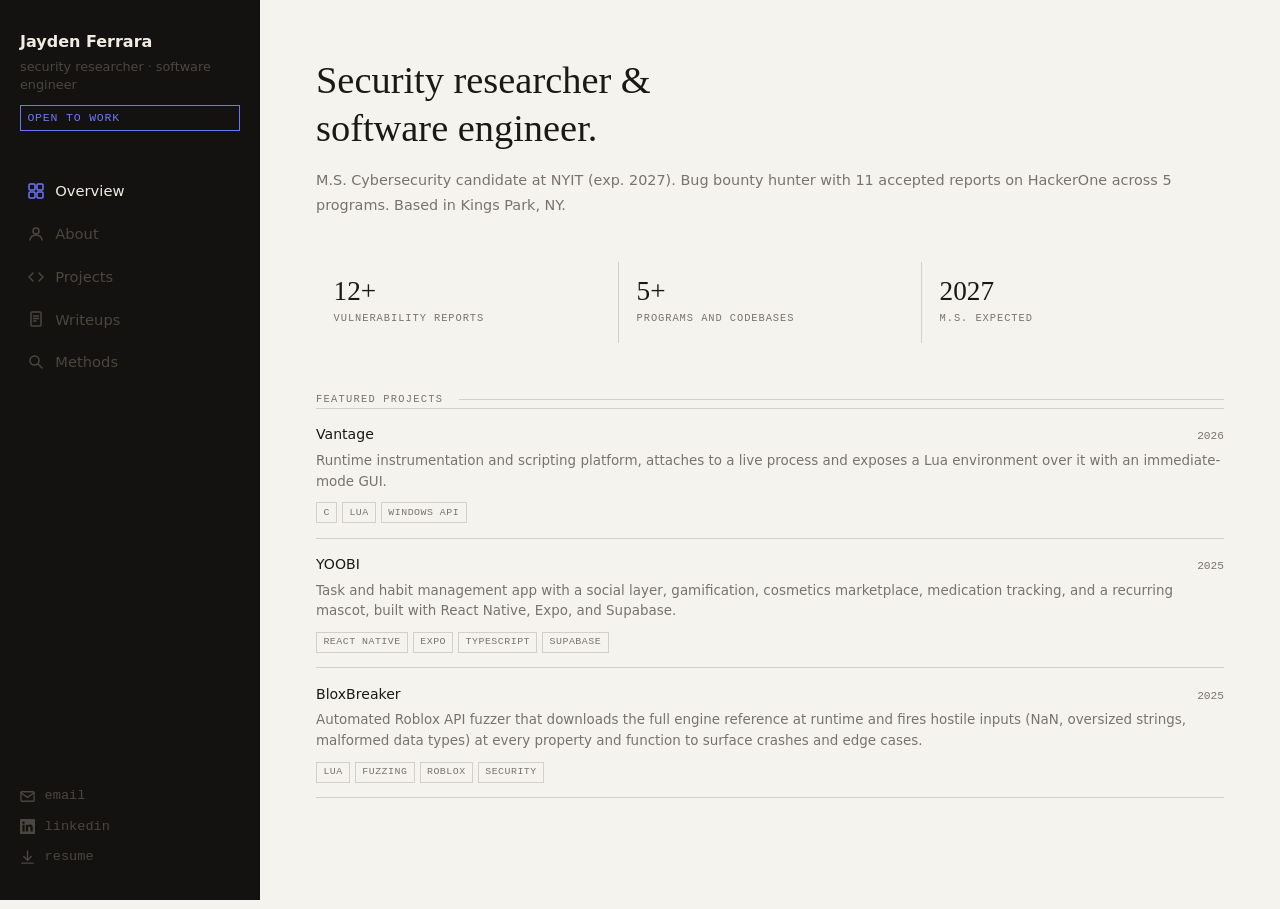
==== commit 5466f2b0: "fixed small numbering discrepancy" ====
--- a/index.html
+++ b/index.html
@@ -3,7 +3,7 @@
 <head>
   <meta charset="UTF-8" />
   <meta name="viewport" content="width=device-width, initial-scale=1.0" />
-  <title>Jayden Ferrara</title>
+  <title>Jayden's page</title>
   <meta name="description" content="Security researcher and software engineer. M.S. Cybersecurity candidate at NYIT, bug bounty hunter with 11 accepted reports, and builder of security tools and applications." />
   <link rel="icon" href="favicon.ico" />
   <link rel="stylesheet" href="style.css" />
@@ -91,7 +91,7 @@
 
     <div id="view-overview" class="view active">
       <h1 class="page-headline">Security researcher &amp;<br>software engineer.</h1>
-      <p class="page-bio">M.S. Cybersecurity candidate at NYIT (exp. 2027). Bug bounty hunter on HackerOne with 11 accepted reports across 5 programs. Based in Kings Park, NY.</p>
+      <p class="page-bio">M.S. Cybersecurity candidate at NYIT (exp. 2027). Bug bounty hunter with 11 accepted reports on HackerOne across 5 programs. Based in Kings Park, NY.</p>
 
       <div class="stat-row">
         <div class="stat-card">
@@ -276,7 +276,7 @@
     <div id="view-about" class="view">
       <h1 class="page-headline">About</h1>
       <p class="page-bio">I'm Jayden Ferrara, a security researcher and software engineer based in Kings Park, NY. I got my B.S. in Computer Science with a concentration in network security, and I'm currently working toward my M.S. in Cybersecurity at NYIT. I've been building things and breaking them long before I had the credentials to back it up.</p>
-      <p class="page-bio">On the security side, I hunt bugs on HackerOne with 12+ accepted reports, completed a security research internship at ZeroPath, and published a finding on Aseprite's Lua plugin system that earned a $1,000 bounty. On the engineering side, I build whatever I find interesting: a Windows memory editor with an embedded Lua scripting engine, a packet inspection framework for Minecraft, a cross-platform task management app, and a Roblox API fuzzer.</p>
+      <p class="page-bio">On the security side, I hunt bugs on HackerOne with 11 accepted reports, completed a security research internship at ZeroPath, and published a finding on Aseprite's Lua plugin system that earned a $1,000 bounty. On the engineering side, I build whatever I find interesting: a Windows memory editor with an embedded Lua scripting engine, a packet inspection framework for Minecraft, a cross-platform task management app, and a Roblox API fuzzer.</p>
       <p class="page-bio">I also teach coding at theCoderSchool. Explaining hard things simply has a way of sharpening your own understanding, and I've found that it carries over into everything else. I'm currently looking for entry-level roles in cybersecurity or software engineering.</p>
 
       <div class="section-label">EDUCATION</div>
